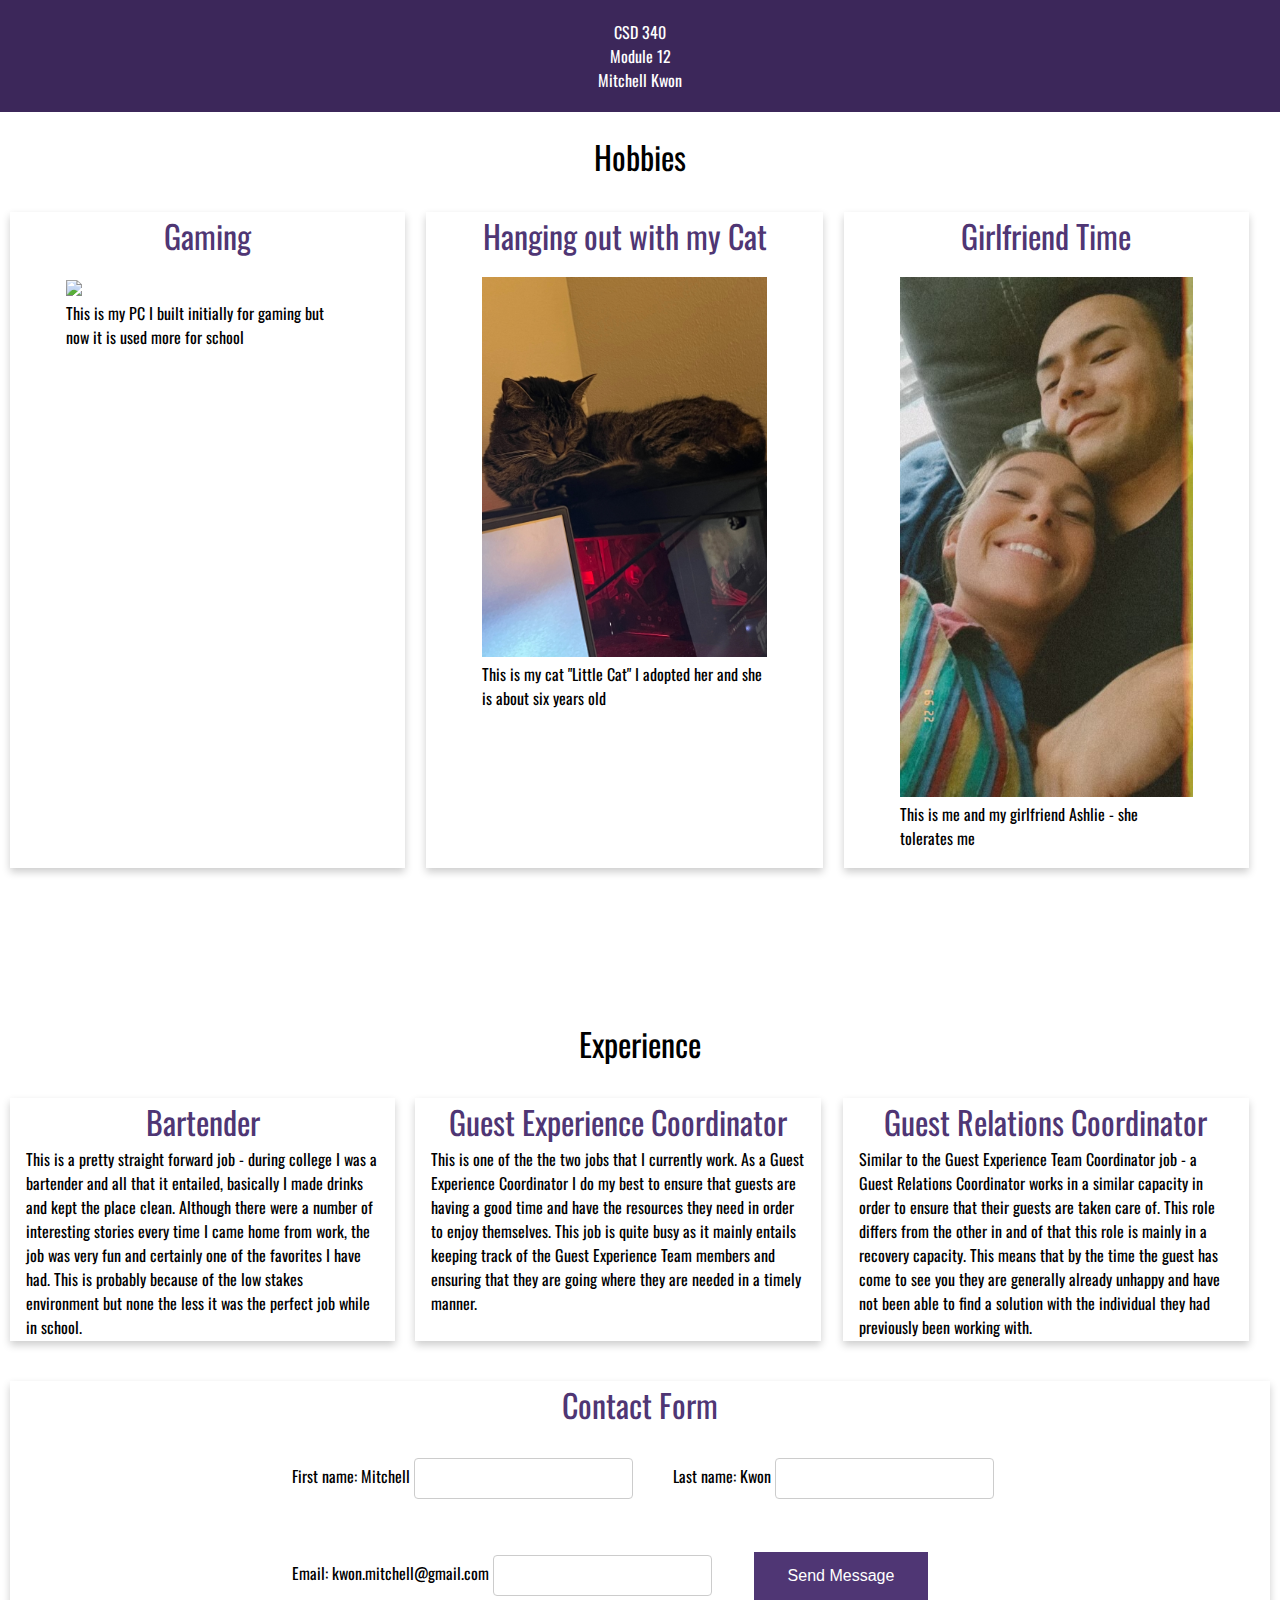
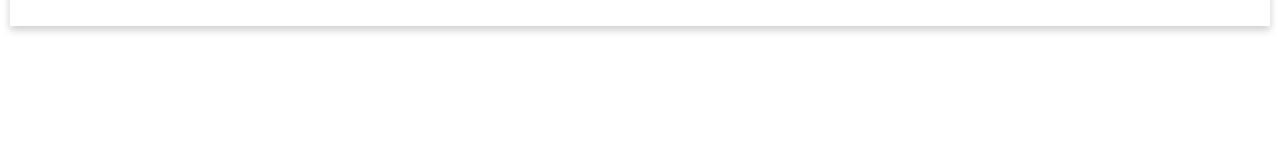
==== module-12/kwon_Ex7.html @ 3af353a2 "module 12 push" ====
<!-- 
Mitchell D. Kwon
CSD 340
Module 12.3
-->

<!DOCTYPE html>
<html lang="en">
<head>
    <meta charset="UTF-8">

    <title>Module 12</title>
	<link href="https://fonts.googleapis.com/css2?family=Oswald:wght@200;400;600&display=swap" rel="stylesheet">

 	<link rel="stylesheet" type="text/css" href="kwon_Ex7.css">
</head>
<body>

    <header id="home">
       CSD 340
       <br>
       Module 12
       <br>
       Mitchell Kwon
    </header>

    <div class="container">

        <div class="hobbies" id="hobbies">
            <h1>Hobbies</h1>

            <div class="grid-3-col">
                <div class="card">
                    <div class="card-title">
                        Gaming
                    </div>
                    <div class="card-content">
			<figure>
				<img src="pc.jpg">
				<figcaption> This is my PC I built initially for gaming but now it is used more for school</figcaption>
			</figure>
                </div>
		</div>
                <div class="card">
                    <div class="card-title">
                        Hanging out with my Cat
                    </div>
                    <div class="card-content">
                      <figure>
				<img src="cat.jpg">
				<figcaption> This is my cat "Little Cat" I adopted her and she is about six years old</figcaption>
			</figure>
                    </div>
                </div>

                <div class="card">
                    <div class="card-title">
                        Girlfriend Time
                    </div>
                    <div class="card-content">
                        <figure>
				<img src="girlfriend.jpg">
				<figcaption> This is me and my girlfriend Ashlie - she tolerates me</figcaption>
			</figure>
                    </div>
                </div>
            </div>
        </div>
    

        <br /><br /><br /><br /><br />
        <div class="experience" id="experience">
            <h1>Experience</h1>

            <div class="grid-3-col">
                <div class="card">
                    <div class="card-title">
                        Bartender
                    </div>
                    <div class="card-content">
                        This is a pretty straight forward job - during college I was a bartender and all that it entailed, basically I made drinks and kept the place clean.  Although there were a number of interesting stories every time I came home from work, the job was very fun and certainly one of the favorites I have had.  This is probably because of the low stakes environment but none the less it was the perfect job while in school.
                    </div>
                </div>

                <div class="card">
                    <div class="card-title">
                        Guest Experience Coordinator
                    </div>
                    <div class="card-content">
                        This is one of the the two jobs that I currently work.  As a Guest Experience Coordinator I do my best to ensure that guests are having a good time and have the resources they need in order to enjoy themselves.  This job is quite busy as it mainly entails keeping track of the Guest Experience Team members and ensuring that they are going where they are needed in a timely manner.
                    </div>
                </div>

                <div class="card">
                    <div class="card-title">
                        Guest Relations Coordinator
                    </div>
                    <div class="card-content">
                      Similar to the Guest Experience Team Coordinator job - a Guest Relations Coordinator works in a similar capacity in order to ensure that their guests are taken care of.  This role differs from the other in and of that this role is mainly in a recovery capacity.  This means that by the time the guest has come to see you they are generally already unhappy and have not been able to find a solution with the individual they had previously been working with.
                    </div>
                </div>
            </div>
        </div>

        <div class="contact-container">
            <div class="card full-width">
                <div class="card-title">
                    Contact Form
                </div>

                <div class="card-content">

                    <div class="form">
                        <div class="form-field">
                            <label for="txtFirstName">First name: Mitchell</label>
                            <input type="text" id="txtFirstName" class="input" name="txtFirstName" />
                        </div>
                        <div class="form-field">
                            <label for="txtLastName">Last name: Kwon</label>
                            <input type="text" id="txtLastName" class="input" name="txtLastName" />
                        </div>
                        <div class="form-field">
                            <label for="txtEmail">Email: kwon.mitchell@gmail.com</label>
                            <input type="text" id="txtEmail" class="input" name="txtEmail" />
                        </div>
                        <div class="form-field">
                            <button type="submit" class="btn btn-primary full-width">Send Message</button>
                        </div>
                    </div>
                </div>
            </div>
        </div>
    </div>
</body>
</html>
---- module-12/kwon_Ex7.css ----
/*
Mitchell D. Kwon
CSD 340
Module 12
*/
html {
    box-sizing: border-box;
}

*, *:before, *:after {
    box-sizing: inherit;
}

body {
    margin: 0 auto;
    font-family: 'Oswald', Verdana, Arial, sans-serif;
}

header {
    background-color: #3c275a;
    color: #fff;
    padding: 20px;
    text-align: center;
}

img{
	max-width:100%;
	max-height:100%;
}



h1 {
    font-weight: 400;
    text-align: center;
}

.hobbies {
    min-height: 250px;
}

.experience {
    min-height: 250px;
}

.contact-container {
    margin-top: 20px;
    padding: 10px;
    text-align: center;
    margin-bottom: 10%;
}

.full-width {
    width: 100%;
}

.grid-3-col {
    display: grid;
    grid-template-columns: auto auto auto;
    padding: 10px;
}

.grid-item {
    padding: 20px;
}

.card {
    box-shadow: 0 4px 8px 0 rgba(0, 0, 0, 0.2);
    transition: 0.3s;
    width: 95%;
}

.card-title {
    text-align: center;
    font-size: 2em;
    color: #4F3674;
    font-weight: 400;
}

.card-content {
    padding: 2px 16px;
}

.card:hover {
    box-shadow: 0 8px 16px 0 rgba(0, 0, 0, 0.2);
}

.form {
    display: flex;
    flex-flow: row wrap;
    align-items: center;
    margin-left: 20%;
}

.form-field {
    padding: 20px;
}

.btn {
    border: none;
    text-align: center;
    text-decoration: none;
    display: inline-block;
    font-size: 16px;
    margin: 4px 2px;
    cursor: pointer;
    padding: 15px 32px;
    color: #000;
}

.input {
    padding: 12px 20px;
    margin: 8px 0;
    display: inline-block;
    border: 1px solid #ccc;
    border-radius: 4px;
    box-sizing: border-box;
}

.btn-primary {
    background-color: #4F3674;
    color: #fff;
}

.btn-primary:hover {
    background-color: #D6A800;
    color: #4F3674;
}

.full-width {
    width: 100%;
}
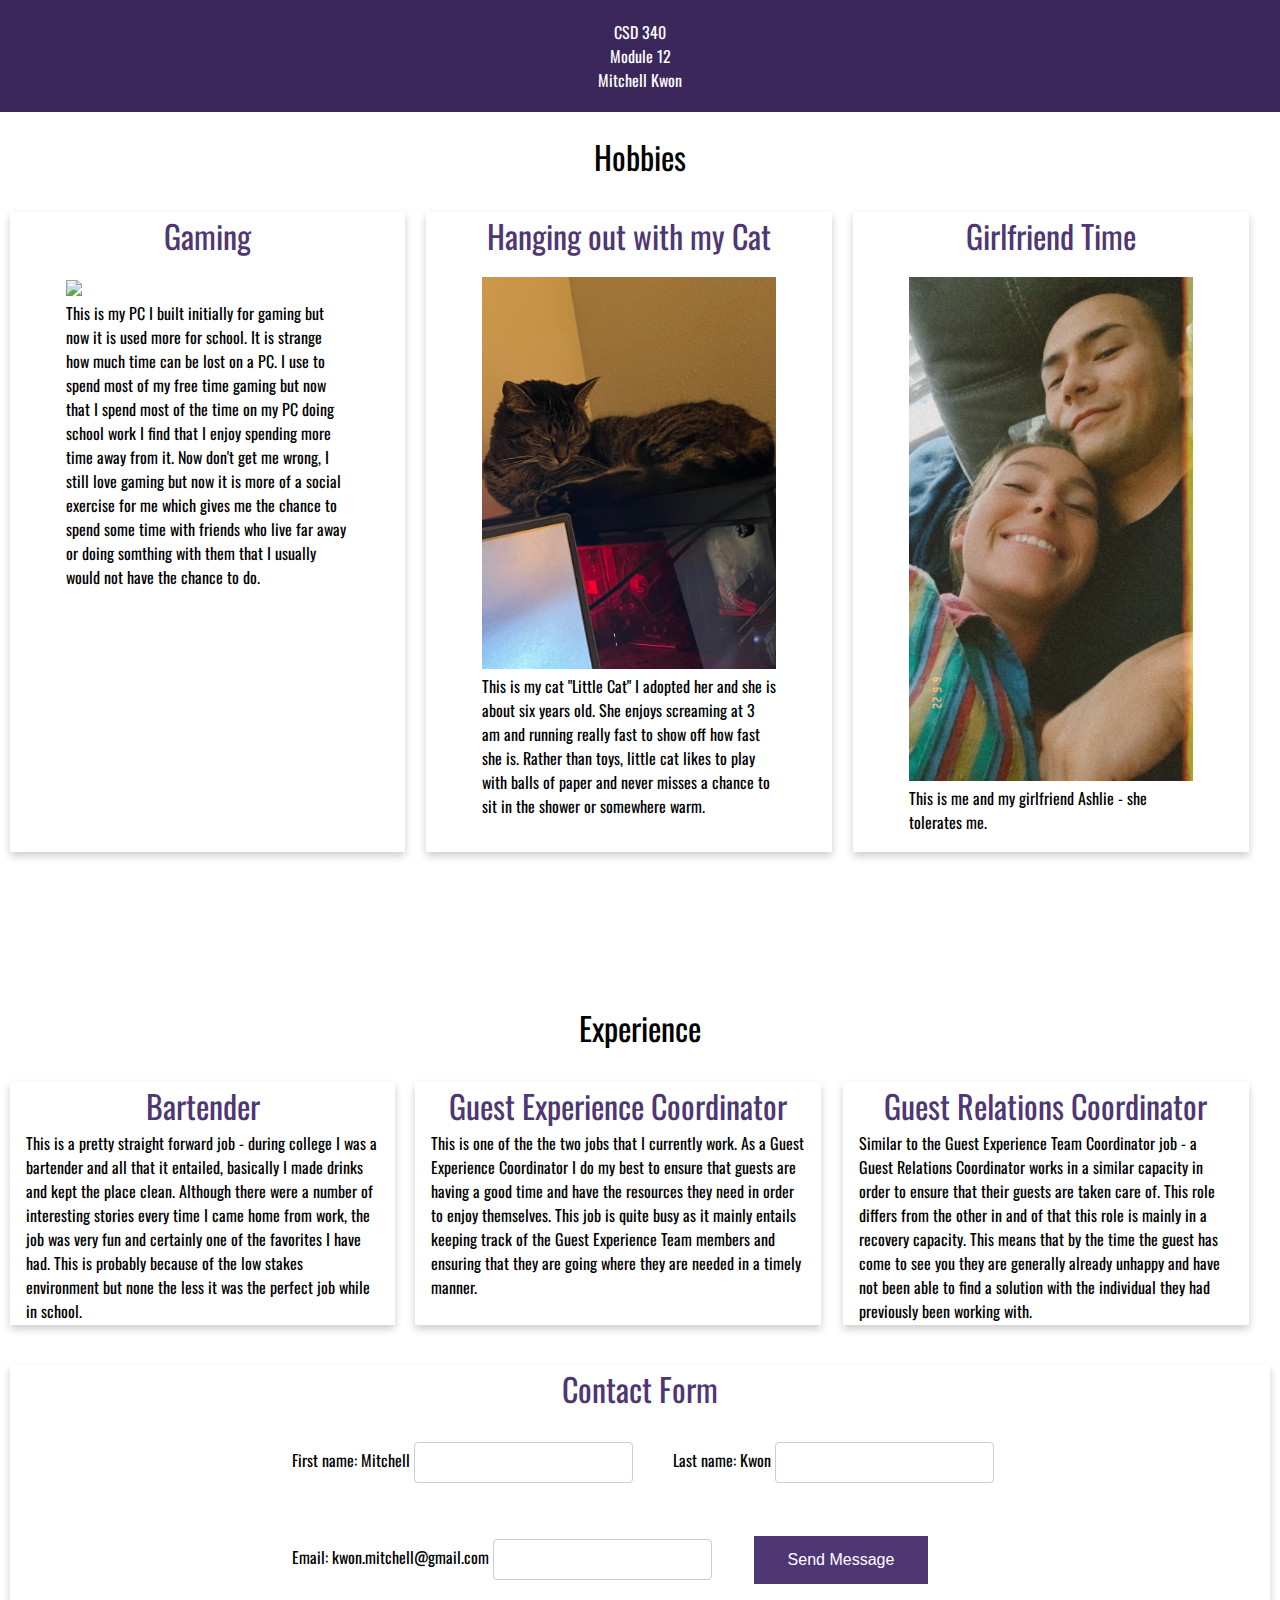
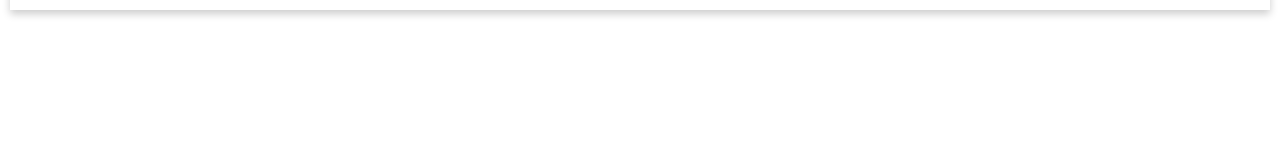
==== commit 1b14fa87: "Update kwon_Ex7.html" ====
--- a/module-12/kwon_Ex7.html
+++ b/module-12/kwon_Ex7.html
@@ -37,7 +37,7 @@
                     <div class="card-content">
 			<figure>
 				<img src="pc.jpg">
-				<figcaption> This is my PC I built initially for gaming but now it is used more for school</figcaption>
+				<figcaption> This is my PC I built initially for gaming but now it is used more for school.  It is strange how much time can be lost on a PC. I use to spend most of my free time gaming but now that I spend most of the time on my PC doing school work I find that I enjoy spending more time away from it.  Now don't get me wrong, I still love gaming but now it is more of a social exercise for me which gives me the chance to spend some time with friends who live far away or doing somthing with them that I usually would not have the chance to do.</figcaption>
 			</figure>
                 </div>
 		</div>
@@ -48,7 +48,7 @@
                     <div class="card-content">
                       <figure>
 				<img src="cat.jpg">
-				<figcaption> This is my cat "Little Cat" I adopted her and she is about six years old</figcaption>
+				<figcaption> This is my cat "Little Cat" I adopted her and she is about six years old.  She enjoys screaming at 3 am and running really fast to show off how fast she is.  Rather than toys, little cat likes to play with balls of paper and never misses a chance to sit in the shower or somewhere warm.</figcaption>
 			</figure>
                     </div>
                 </div>
@@ -60,7 +60,7 @@
                     <div class="card-content">
                         <figure>
 				<img src="girlfriend.jpg">
-				<figcaption> This is me and my girlfriend Ashlie - she tolerates me</figcaption>
+				<figcaption> This is me and my girlfriend Ashlie - she tolerates me.</figcaption>
 			</figure>
                     </div>
                 </div>
